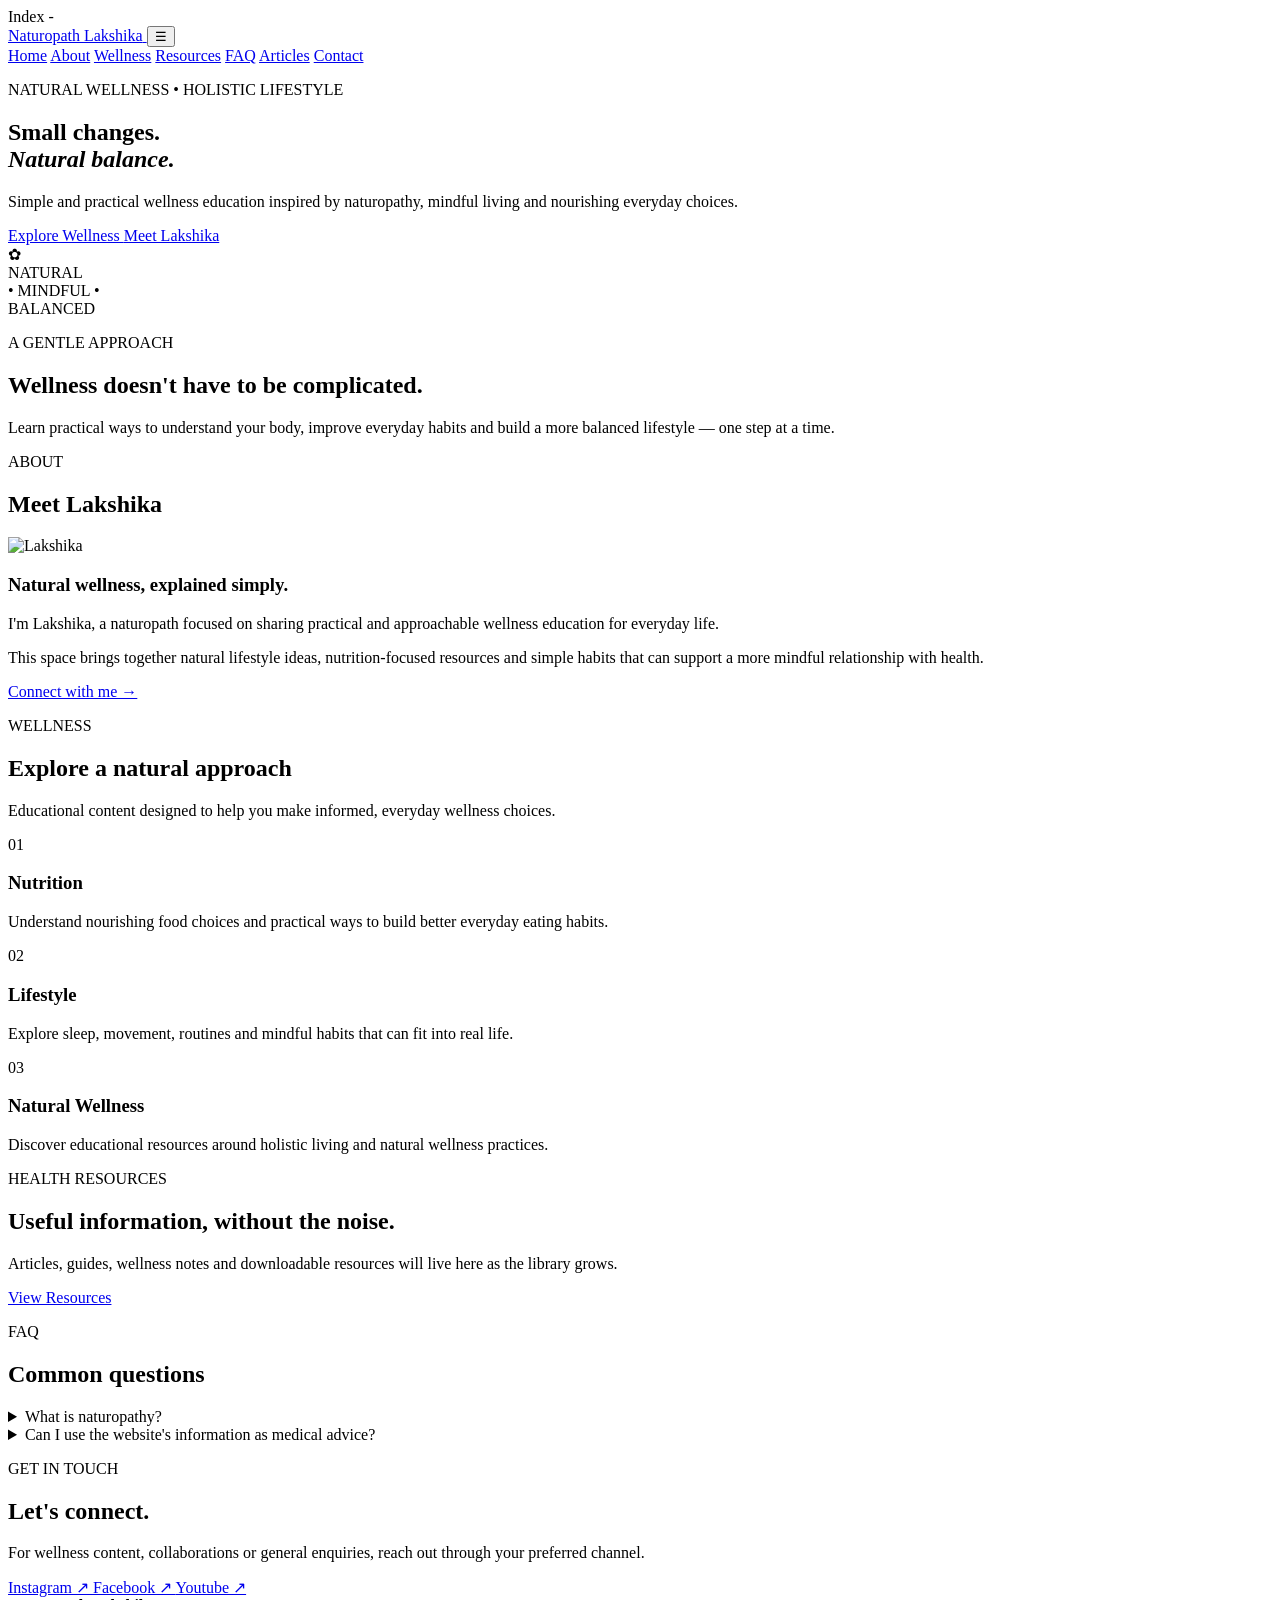
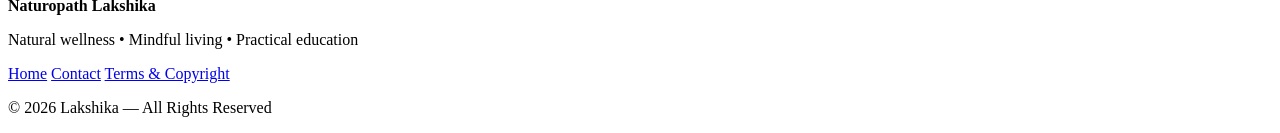
==== index.html @ 90b6a89e "Add files via upload" ====
Index -
<!DOCTYPE html>
<html lang="en">
<head>
  <meta charset="UTF-8">
  <meta name="viewport" content="width=device-width, initial-scale=1.0">

  <meta
    name="description"
    content="Naturopath Lakshika — natural wellness, nutrition and holistic lifestyle education."
  >

  <title>Naturopath Lakshika | Natural Wellness</title>

  <link rel="preconnect" href="https://fonts.googleapis.com">
  <link rel="preconnect" href="https://fonts.gstatic.com" crossorigin>

  <link
    href="https://fonts.googleapis.com/css2?family=DM+Sans:wght@400;500;600&family=Playfair+Display:wght@500;600&display=swap"
    rel="stylesheet"
  >

  <link rel="stylesheet" href="style.css">
</head>

<body>

  <!-- NAVBAR -->
  <header class="site-header">

    <a href="#home" class="logo">
      Naturopath <span>Lakshika</span>
    </a>

    <button class="menu-toggle" aria-label="Open menu">
      ☰
    </button>

    <nav class="nav">
      <a href="#home">Home</a>
      <a href="#about">About</a>
      <a href="#wellness">Wellness</a>
      <a href="#resources">Resources</a>
      <a href="#faq">FAQ</a>
      <a href="articles.html">Articles</a>
      <a href="#contact" class="nav-cta">Contact</a>
    </nav>

  </header>


  <main>

    <!-- HERO -->
    <section class="hero" id="home">

      <div class="hero-content">

        <p class="eyebrow">
          NATURAL WELLNESS • HOLISTIC LIFESTYLE
        </p>

        <h1>
          Small changes.
          <br>
          <em>Natural balance.</em>
        </h1>

        <p class="hero-text">
          Simple and practical wellness education inspired by
          naturopathy, mindful living and nourishing everyday choices.
        </p>

        <div class="hero-buttons">
          <a href="#wellness" class="button primary">
            Explore Wellness
          </a>

          <a href="#about" class="button secondary">
            Meet Lakshika
          </a>
        </div>

      </div>


      <!-- DECORATIVE VISUAL -->
      <div class="hero-art">

        <div class="orb orb-one"></div>
        <div class="orb orb-two"></div>

        <div class="flower">
          ✿
        </div>

        <div class="art-label">
          NATURAL
          <br>
          <span>• MINDFUL •</span>
          <br>
          BALANCED
        </div>

      </div>

    </section>


    <!-- INTRO -->
    <section class="intro section">

      <div>
        <p class="eyebrow">
          A GENTLE APPROACH
        </p>

        <h2>
          Wellness doesn't have to be complicated.
        </h2>
      </div>

      <p>
        Learn practical ways to understand your body, improve
        everyday habits and build a more balanced lifestyle —
        one step at a time.
      </p>

    </section>


    <!-- ABOUT -->
    <section class="section" id="about">

      <div class="section-heading">

        <p class="eyebrow">
          ABOUT
        </p>

        <h2>
          Meet Lakshika
        </h2>

      </div>


      <div class="about-grid">

        <div class="portrait-placeholder">

  <div class="profile-photo">
    <img src="images/WhatsApp Image 2026-09-28 at 13.43.33.jpeg" alt="Lakshika">
  </div>
</span>

        </div>

        <div class="about-copy">

          <h3>
            Natural wellness, explained simply.
          </h3>

          <p>
            I'm Lakshika, a naturopath focused on sharing
            practical and approachable wellness education
            for everyday life.
          </p>

          <p>
            This space brings together natural lifestyle ideas,
            nutrition-focused resources and simple habits that
            can support a more mindful relationship with health.
          </p>

          <a href="#contact" class="text-link">
            Connect with me →
          </a>

        </div>

      </div>

    </section>


    <!-- WELLNESS -->
    <section class="wellness section" id="wellness">

      <div class="section-heading centered">

        <p class="eyebrow">
          WELLNESS
        </p>

        <h2>
          Explore a natural approach
        </h2>

        <p>
          Educational content designed to help you make
          informed, everyday wellness choices.
        </p>

      </div>


      <div class="cards">

        <article class="card">

          <div class="card-icon">
            01
          </div>

          <h3>
            Nutrition
          </h3>

          <p>
            Understand nourishing food choices and practical
            ways to build better everyday eating habits.
          </p>

        </article>


        <article class="card">

          <div class="card-icon">
            02
          </div>

          <h3>
            Lifestyle
          </h3>

          <p>
            Explore sleep, movement, routines and mindful
            habits that can fit into real life.
          </p>

        </article>


        <article class="card">

          <div class="card-icon">
            03
          </div>

          <h3>
            Natural Wellness
          </h3>

          <p>
            Discover educational resources around holistic
            living and natural wellness practices.
          </p>

        </article>

      </div>

    </section>


    <!-- RESOURCES -->
    <section class="resources section" id="resources">

      <div class="resource-panel">

        <div>

          <p class="eyebrow">
            HEALTH RESOURCES
          </p>

          <h2>
            Useful information,
            without the noise.
          </h2>

          <p>
            Articles, guides, wellness notes and downloadable
            resources will live here as the library grows.
          </p>

        </div>

        <a href="#contact" class="button light">
          View Resources
        </a>

      </div>

    </section>


    <!-- FAQ -->
    <section class="faq section" id="faq">

      <div class="section-heading centered">

        <p class="eyebrow">
          FAQ
        </p>

        <h2>
          Common questions
        </h2>

      </div>


      <div class="faq-list">

        <details>

          <summary>
            What is naturopathy?
          </summary>

          <p>
            Naturopathy is a holistic approach to wellness
            that emphasizes lifestyle, nutrition and natural
            approaches. Information on this site is educational
            and is not a substitute for individualized medical care.
          </p>

        </details>


        <details>

          <summary>
            Can I use the website's information as medical advice?
          </summary>

          <p>
            No. The content is intended for general education.
            For diagnosis, treatment or urgent concerns, consult
            an appropriately qualified healthcare professional.
          </p>

        </details>



      </div>

    </section>


    <!-- CONTACT -->
    <section class="contact section" id="contact">

      <div class="contact-box">

        <div>

          <p class="eyebrow">
            GET IN TOUCH
          </p>

          <h2>
            Let's connect.
          </h2>

          <p>
            For wellness content, collaborations or general
            enquiries, reach out through your preferred channel.
          </p>

        </div>


        <div class="contact-links">
          <a
            href="https://www.instagram.com/naturopath_777/"
            target="_blank"
            rel="noopener"
          >
            Instagram ↗
          </a>

          <a href="https://www.facebook.com/share/18QyRAkvmF/"
            target="_blank"
            rel="noopener"
          >
          Facebook  ↗
        </a>

        <a href="https://youtube.com/@naturopath-lakshika?si=NHolG1GIIL2xsBIM"
            target="_blank"
            rel="noopener"
          >
          Youtube  ↗
        </a>


      
        </div>

      </div>

    </section>

  </main>


  <!-- FOOTER -->
  <footer>

    <div>

      <strong>
        Naturopath Lakshika
      </strong>

      <p>
        Natural wellness • Mindful living • Practical education
      </p>

    </div>


    <div class="footer-links">

      <a href="#home">Home</a>
      <a href="#contact">Contact</a>
      <a href="terms.html">Terms & Copyright</a>

    </div>


    <p class="copyright">
      © 2026 Lakshika — All Rights Reserved
    </p>

  </footer>


  <script src="script.js"></script>

</body>
</html>
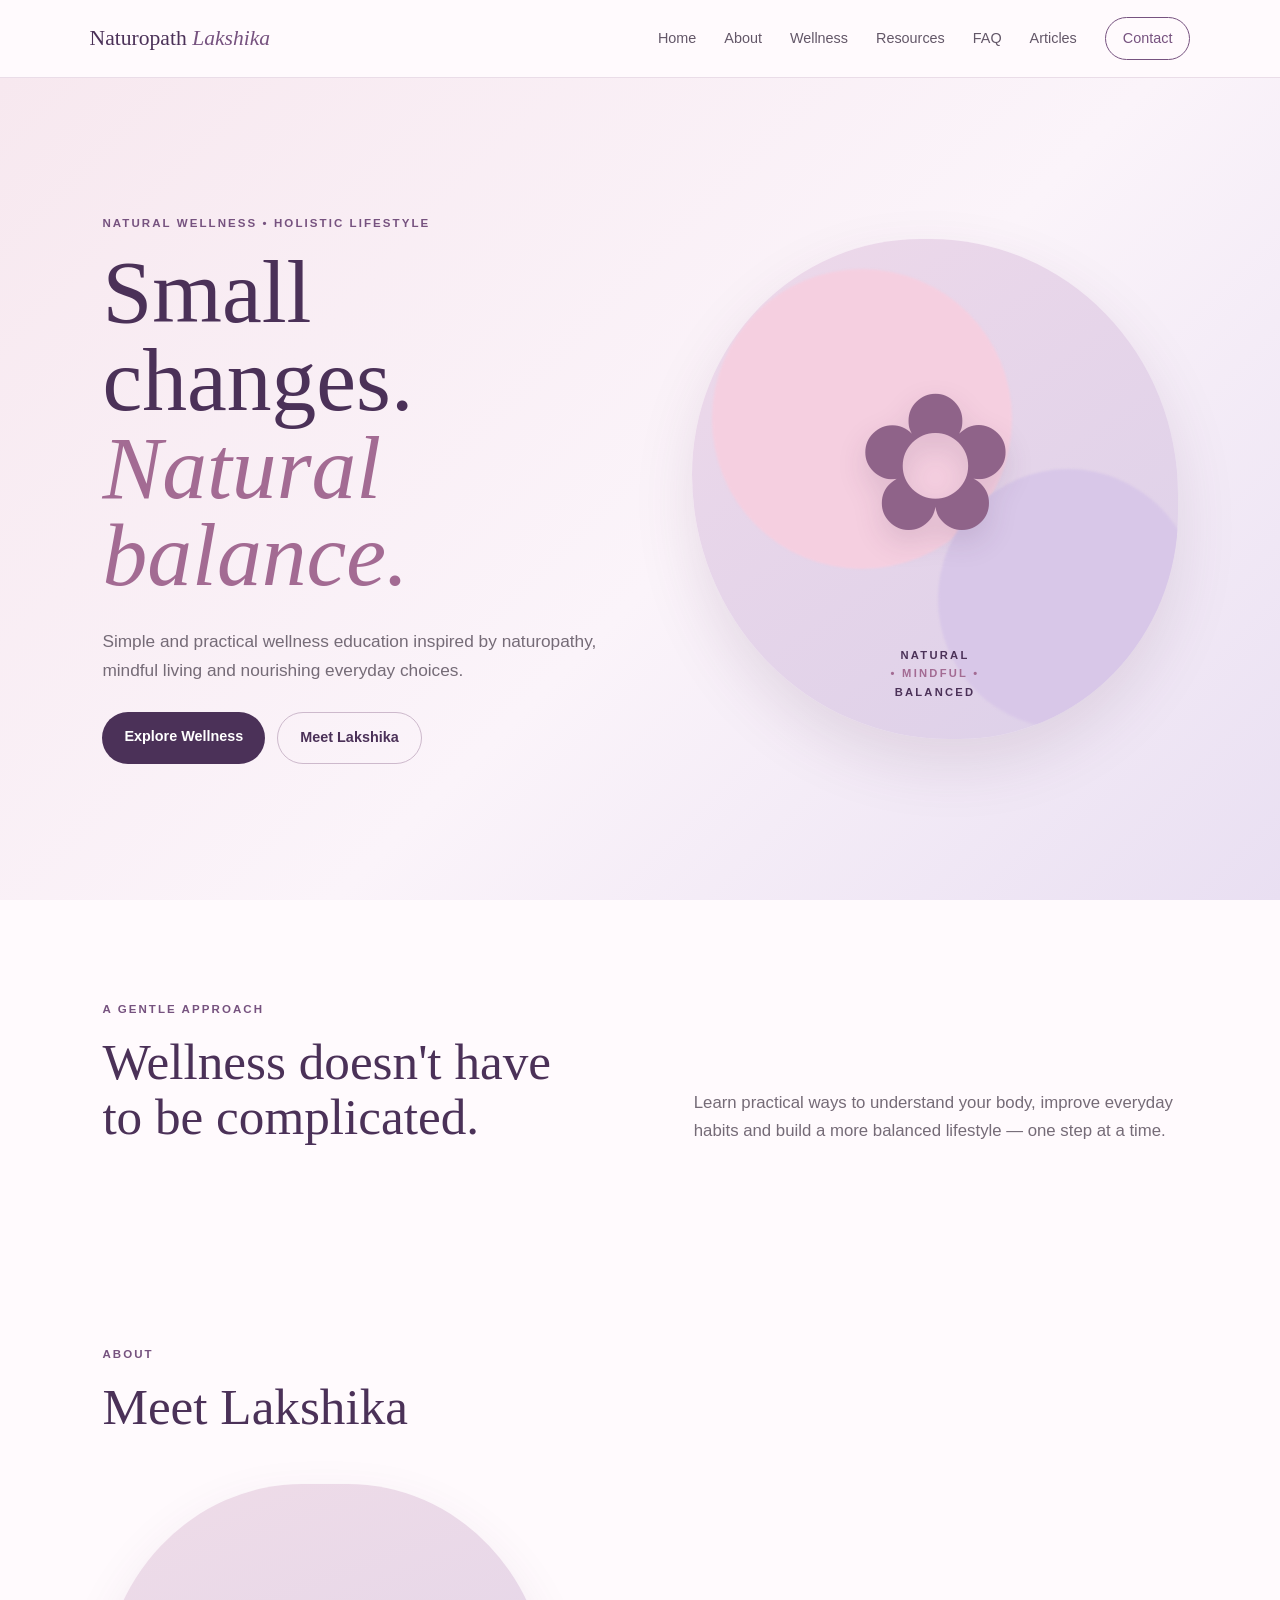
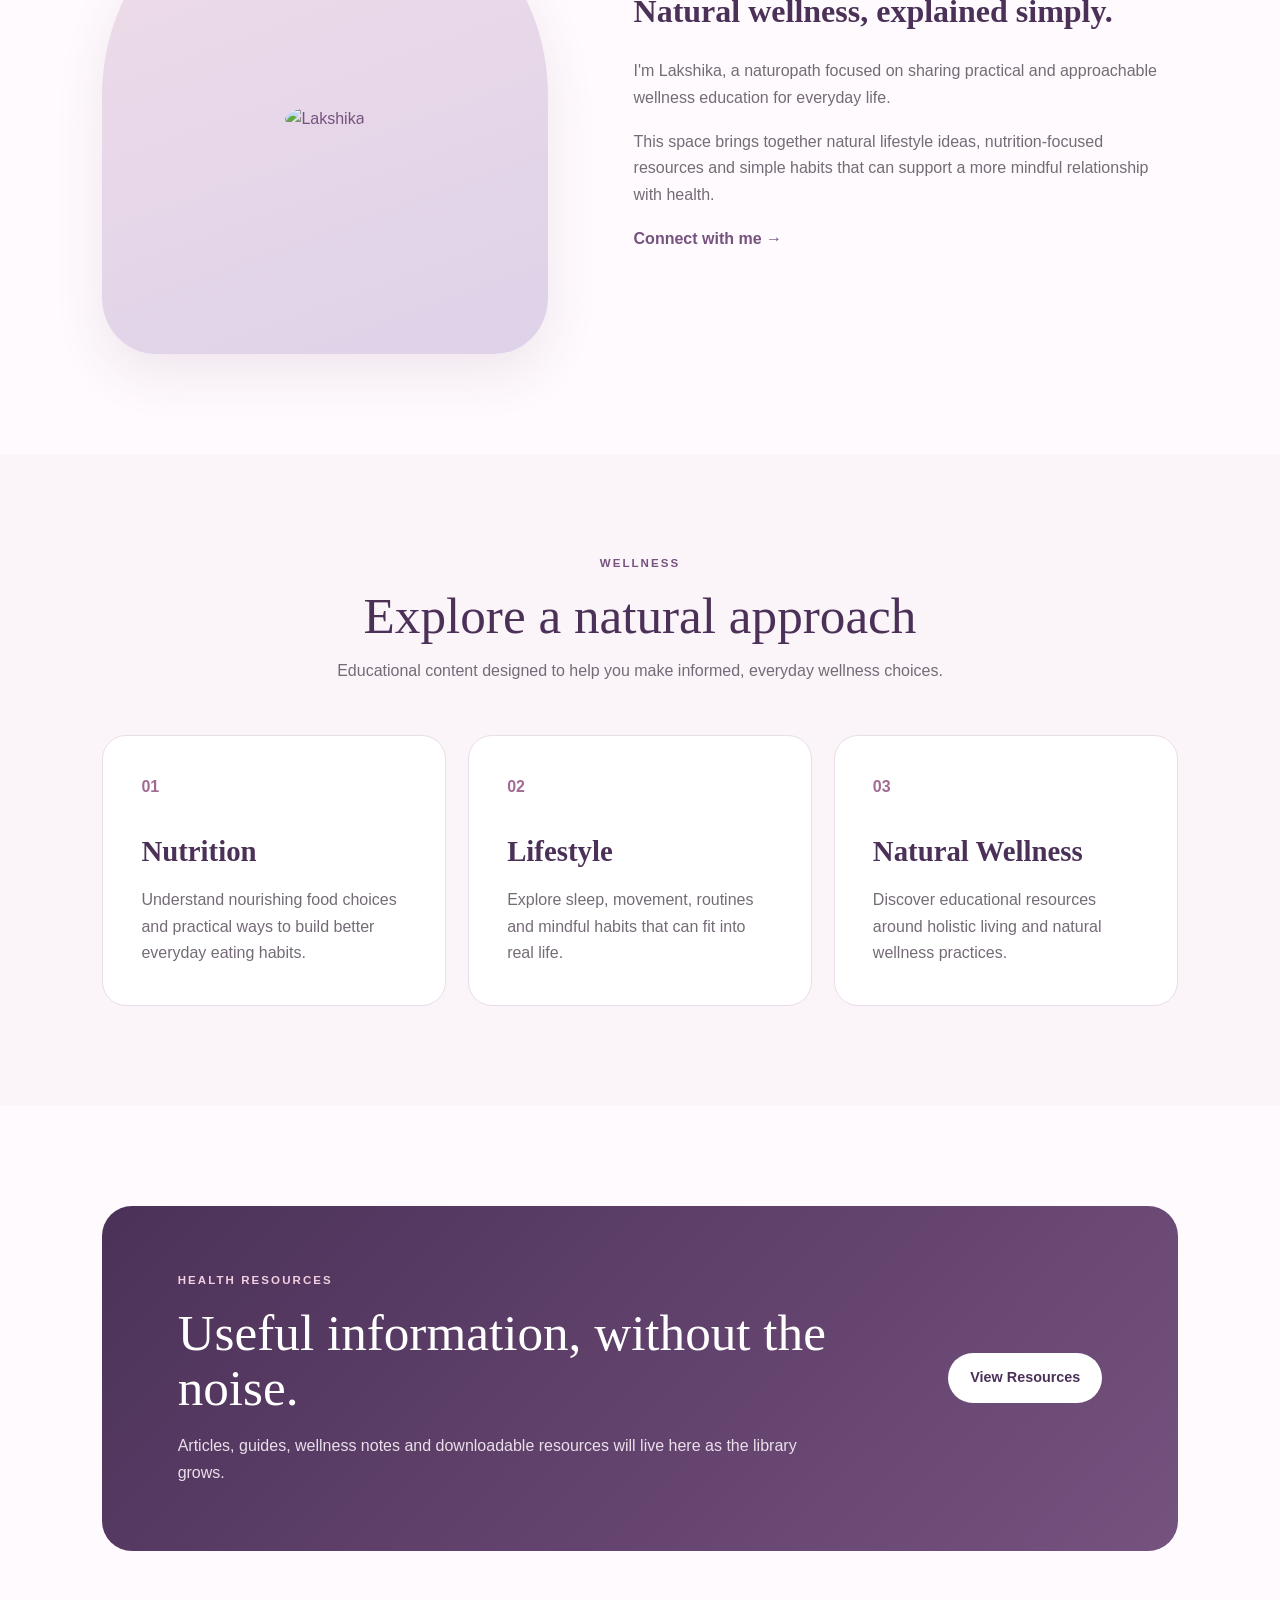
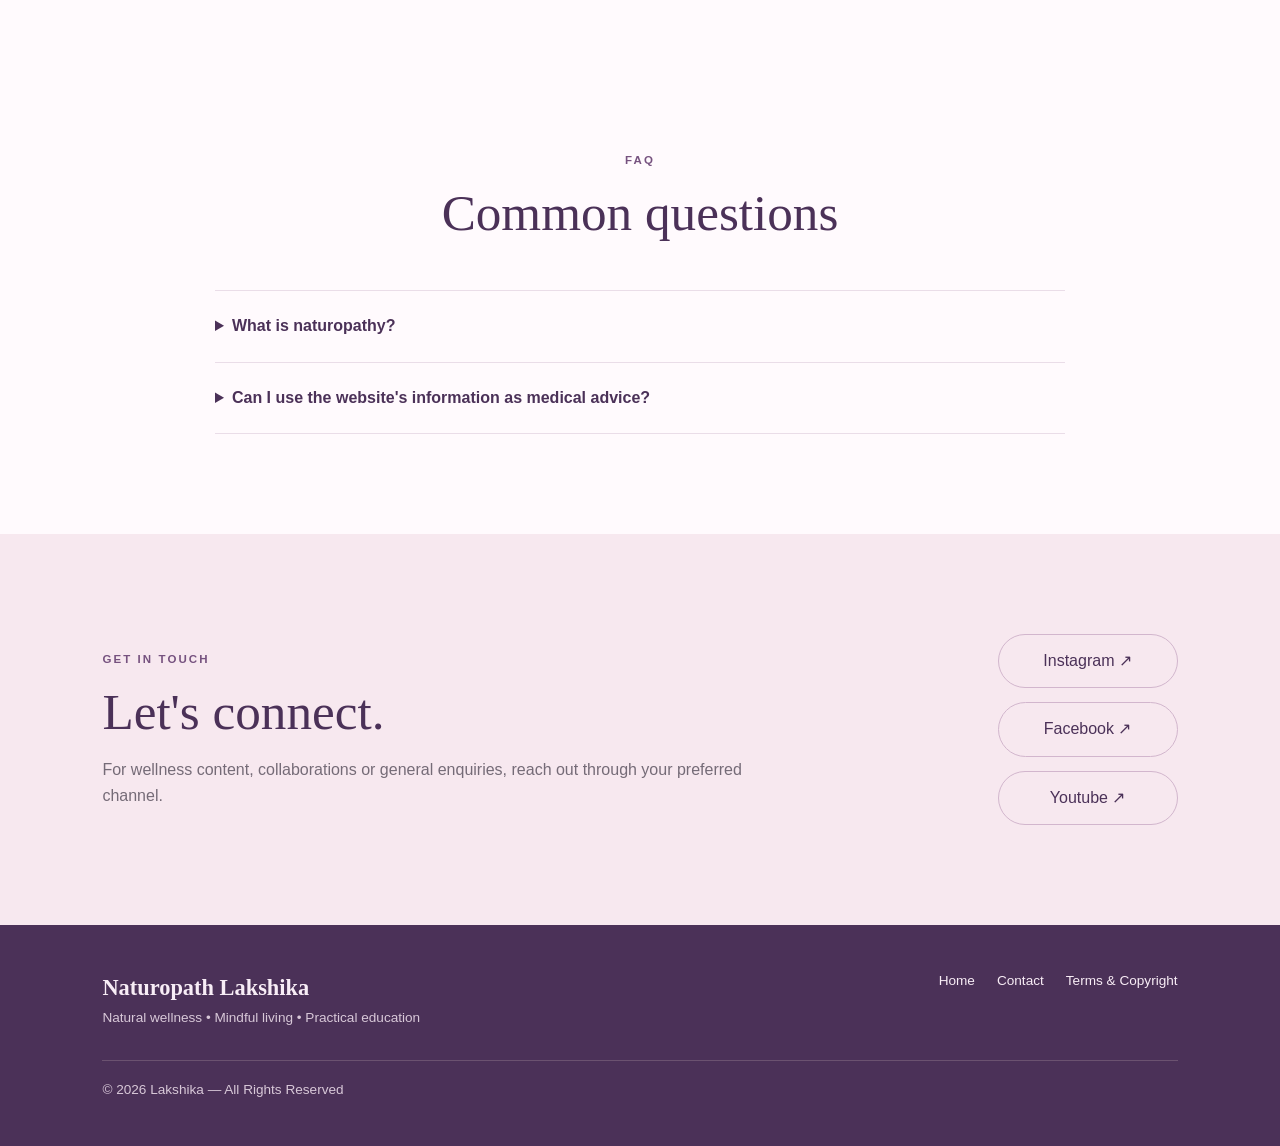
==== commit a798e43d: "Update index.html" ====
--- a/index.html
+++ b/index.html
@@ -1,4 +1,3 @@
-Index -
 <!DOCTYPE html>
 <html lang="en">
 <head>
@@ -445,4 +444,4 @@
   <script src="script.js"></script>
 
 </body>
-</html>+</html>
--- a/style.css
+++ b/style.css
@@ -0,0 +1,760 @@
+* {
+  box-sizing: border-box;
+  margin: 0;
+  padding: 0;
+}
+
+:root {
+  --pink: #f7e8ef;
+  --blush: #f4d8e5;
+  --lilac: #e9dff2;
+  --purple: #76527f;
+  --deep-purple: #4b3158;
+  --text: #302735;
+  --muted: #756b77;
+  --white: #fffafd;
+  --line: #eadde8;
+}
+
+html {
+  scroll-behavior: smooth;
+}
+
+body {
+  font-family: "DM Sans", sans-serif;
+  color: var(--text);
+  background: var(--white);
+  line-height: 1.65;
+}
+
+a {
+  text-decoration: none;
+  color: inherit;
+}
+
+
+/* NAVBAR */
+
+.site-header {
+  height: 78px;
+  padding: 0 7%;
+
+  display: flex;
+  align-items: center;
+  justify-content: space-between;
+
+  background: rgba(255, 250, 253, 0.95);
+
+  border-bottom: 1px solid var(--line);
+
+  position: sticky;
+  top: 0;
+  z-index: 100;
+
+  backdrop-filter: blur(12px);
+}
+
+.logo {
+  font-family: "Playfair Display", serif;
+  font-size: 1.35rem;
+  color: var(--deep-purple);
+}
+
+.logo span {
+  color: var(--purple);
+  font-style: italic;
+}
+
+.nav {
+  display: flex;
+  align-items: center;
+  gap: 28px;
+  font-size: 0.9rem;
+}
+
+.nav a {
+  color: #635768;
+  transition: 0.2s;
+}
+
+.nav a:hover {
+  color: var(--purple);
+}
+
+.nav-cta {
+  padding: 9px 17px;
+  border: 1px solid var(--purple);
+  border-radius: 30px;
+  color: var(--purple) !important;
+}
+
+.menu-toggle {
+  display: none;
+  background: none;
+  border: none;
+  font-size: 1.5rem;
+  color: var(--purple);
+}
+
+
+/* HERO */
+
+.hero {
+  min-height: calc(100vh - 78px);
+
+  display: grid;
+  grid-template-columns: 1.05fr 0.95fr;
+
+  align-items: center;
+
+  padding: 6% 8%;
+
+  gap: 5%;
+
+  background:
+    linear-gradient(
+      135deg,
+      var(--pink),
+      #fbf4fa 55%,
+      var(--lilac)
+    );
+}
+
+.eyebrow {
+  letter-spacing: 0.18em;
+  font-size: 0.72rem;
+  font-weight: 600;
+  color: var(--purple);
+  margin-bottom: 15px;
+}
+
+.hero h1 {
+  font-family: "Playfair Display", serif;
+
+  font-size: clamp(3.4rem, 7vw, 6.8rem);
+
+  line-height: 0.98;
+
+  font-weight: 500;
+
+  color: var(--deep-purple);
+}
+
+.hero h1 em {
+  color: #a36b93;
+}
+
+.hero-text {
+  max-width: 570px;
+
+  color: var(--muted);
+
+  font-size: 1.08rem;
+
+  margin: 28px 0;
+}
+
+.hero-buttons {
+  display: flex;
+  gap: 12px;
+  flex-wrap: wrap;
+}
+
+
+/* BUTTONS */
+
+.button {
+  display: inline-block;
+
+  padding: 13px 22px;
+
+  border-radius: 30px;
+
+  font-weight: 600;
+
+  font-size: 0.9rem;
+
+  transition: 0.2s;
+}
+
+.button:hover {
+  transform: translateY(-2px);
+}
+
+.primary {
+  background: var(--deep-purple);
+  color: white;
+}
+
+.secondary {
+  border: 1px solid #cdb9cc;
+  color: var(--deep-purple);
+}
+
+.light {
+  background: white;
+  color: var(--deep-purple);
+}
+
+
+/* HERO ART */
+
+.hero-art {
+  height: 500px;
+
+  position: relative;
+
+  border-radius: 48% 52% 46% 54%;
+
+  background:
+    linear-gradient(
+      145deg,
+      #eed9ea,
+      #dcd0e9
+    );
+
+  overflow: hidden;
+
+  box-shadow:
+    0 25px 60px rgba(91, 56, 92, 0.13);
+}
+
+.orb {
+  position: absolute;
+
+  border-radius: 50%;
+
+  filter: blur(1px);
+}
+
+.orb-one {
+  width: 300px;
+  height: 300px;
+
+  background: #f5cfe0;
+
+  top: 30px;
+  left: 20px;
+}
+
+.orb-two {
+  width: 260px;
+  height: 260px;
+
+  background: #d8c7e8;
+
+  right: -20px;
+  bottom: 10px;
+}
+
+.flower {
+  position: absolute;
+
+  left: 50%;
+  top: 45%;
+
+  transform: translate(-50%, -50%);
+
+  font-size: 12rem;
+
+  color: #8f6389;
+
+  text-shadow:
+    0 12px 30px rgba(80, 50, 85, 0.15);
+}
+
+.art-label {
+  position: absolute;
+
+  bottom: 38px;
+  left: 50%;
+
+  transform: translateX(-50%);
+
+  text-align: center;
+
+  letter-spacing: 0.2em;
+
+  font-size: 0.7rem;
+
+  color: var(--deep-purple);
+
+  font-weight: 600;
+}
+
+.art-label span {
+  color: #a36b93;
+}
+
+
+/* GENERAL SECTIONS */
+
+.section {
+  padding: 100px 8%;
+}
+
+.intro {
+  display: grid;
+
+  grid-template-columns: 1fr 1fr;
+
+  gap: 10%;
+
+  align-items: end;
+}
+
+.intro h2,
+.section-heading h2,
+.resource-panel h2,
+.contact-box h2 {
+  font-family: "Playfair Display", serif;
+
+  font-weight: 500;
+
+  color: var(--deep-purple);
+
+  font-size: clamp(2.4rem, 4vw, 4.2rem);
+
+  line-height: 1.08;
+}
+
+.intro > p {
+  font-size: 1.05rem;
+
+  color: var(--muted);
+
+  max-width: 520px;
+}
+
+.section-heading {
+  margin-bottom: 50px;
+}
+
+.centered {
+  text-align: center;
+}
+
+.centered > p:last-child {
+  max-width: 620px;
+
+  margin: 15px auto 0;
+
+  color: var(--muted);
+}
+
+
+/* ABOUT */
+
+.about-grid {
+  display: grid;
+
+  grid-template-columns: 0.9fr 1.1fr;
+
+  gap: 8%;
+
+  align-items: center;
+}
+
+.portrait-placeholder {
+  min-height: 470px;
+
+  border-radius: 45% 45% 12% 12%;
+
+  background:
+    linear-gradient(
+      160deg,
+      #efdce8,
+      #ded2e9
+    );
+
+  display: flex;
+
+  flex-direction: column;
+
+  align-items: center;
+
+  justify-content: center;
+
+  color: var(--purple);
+
+  box-shadow:
+    0 20px 50px rgba(95, 63, 97, 0.1);
+}
+
+.portrait-placeholder span {
+  font-family: "Playfair Display", serif;
+
+  font-size: 7rem;
+}
+
+.portrait-placeholder small {
+  opacity: 0.7;
+}
+
+.about-copy h3 {
+  font-family: "Playfair Display", serif;
+
+  font-size: 2rem;
+
+  color: var(--deep-purple);
+
+  margin-bottom: 20px;
+}
+
+.about-copy p {
+  color: var(--muted);
+
+  margin-bottom: 18px;
+}
+
+.text-link {
+  color: var(--purple);
+
+  font-weight: 600;
+}
+
+
+/* WELLNESS */
+
+.wellness {
+  background: #fbf4f9;
+}
+
+.cards {
+  display: grid;
+
+  grid-template-columns: repeat(3, 1fr);
+
+  gap: 22px;
+}
+
+.card {
+  background: white;
+
+  padding: 38px;
+
+  border: 1px solid var(--line);
+
+  border-radius: 24px;
+
+  transition: 0.25s;
+}
+
+.card:hover {
+  transform: translateY(-5px);
+
+  box-shadow:
+    0 15px 35px rgba(100, 65, 100, 0.09);
+}
+
+.card-icon {
+  color: #a36b93;
+
+  font-weight: 600;
+
+  margin-bottom: 28px;
+}
+
+.card h3 {
+  font-family: "Playfair Display", serif;
+
+  font-size: 1.8rem;
+
+  color: var(--deep-purple);
+
+  margin-bottom: 12px;
+}
+
+.card p {
+  color: var(--muted);
+}
+
+
+/* RESOURCES */
+
+.resource-panel {
+  background:
+    linear-gradient(
+      135deg,
+      var(--deep-purple),
+      #76527f
+    );
+
+  color: white;
+
+  border-radius: 30px;
+
+  padding: 65px 7%;
+
+  display: flex;
+
+  align-items: center;
+
+  justify-content: space-between;
+
+  gap: 40px;
+}
+
+.resource-panel .eyebrow {
+  color: #f2cfe1;
+}
+
+.resource-panel h2 {
+  color: white;
+
+  max-width: 650px;
+}
+
+.resource-panel p:not(.eyebrow) {
+  max-width: 650px;
+
+  color: #eadfea;
+
+  margin-top: 18px;
+}
+
+
+/* FAQ */
+
+.faq-list {
+  max-width: 850px;
+
+  margin: auto;
+}
+
+.faq-list details {
+  border-top: 1px solid var(--line);
+
+  padding: 22px 0;
+}
+
+.faq-list details:last-child {
+  border-bottom: 1px solid var(--line);
+}
+
+summary {
+  cursor: pointer;
+
+  font-weight: 600;
+
+  color: var(--deep-purple);
+}
+
+details p {
+  color: var(--muted);
+
+  padding: 15px 25px 0 0;
+}
+
+
+/* CONTACT */
+
+.contact {
+  background: var(--pink);
+}
+
+.contact-box {
+  display: flex;
+
+  justify-content: space-between;
+
+  align-items: center;
+
+  gap: 50px;
+}
+
+.contact-box > div:first-child {
+  max-width: 650px;
+}
+
+.contact-box p:not(.eyebrow) {
+  color: var(--muted);
+
+  margin-top: 18px;
+}
+
+.contact-links {
+  display: flex;
+
+  flex-direction: column;
+
+  gap: 14px;
+}
+
+.contact-links a {
+  padding: 13px 20px;
+
+  border: 1px solid #d2b6cd;
+
+  border-radius: 30px;
+
+  color: var(--deep-purple);
+
+  min-width: 180px;
+
+  text-align: center;
+}
+
+
+/* FOOTER */
+
+footer {
+  padding: 45px 8%;
+
+  background: var(--deep-purple);
+
+  color: #f8edf6;
+
+  display: grid;
+
+  grid-template-columns: 1fr auto;
+
+  gap: 15px;
+}
+
+footer strong {
+  font-family: "Playfair Display", serif;
+
+  font-size: 1.4rem;
+}
+
+footer p {
+  color: #d8c8d8;
+
+  font-size: 0.85rem;
+}
+
+.footer-links {
+  display: flex;
+
+  gap: 22px;
+
+  font-size: 0.85rem;
+}
+
+.copyright {
+  grid-column: 1 / -1;
+
+  border-top: 1px solid #6b5270;
+
+  padding-top: 18px;
+
+  margin-top: 15px;
+}
+
+
+/* MOBILE */
+
+@media (max-width: 800px) {
+
+  .site-header {
+    height: 68px;
+  }
+
+  .menu-toggle {
+    display: block;
+  }
+
+  .nav {
+    display: none;
+
+    position: absolute;
+
+    top: 68px;
+    left: 0;
+    right: 0;
+
+    padding: 20px 8%;
+
+    background: #fffafd;
+
+    flex-direction: column;
+
+    align-items: flex-start;
+
+    border-bottom: 1px solid var(--line);
+  }
+
+  .nav.open {
+    display: flex;
+  }
+
+  .hero {
+    grid-template-columns: 1fr;
+
+    padding-top: 70px;
+  }
+
+  .hero-art {
+    height: 360px;
+
+    order: -1;
+  }
+
+  .hero h1 {
+    font-size: 3.5rem;
+  }
+
+  .intro,
+  .about-grid {
+    grid-template-columns: 1fr;
+
+    gap: 35px;
+  }
+
+  .section {
+    padding: 75px 7%;
+  }
+
+  .cards {
+    grid-template-columns: 1fr;
+  }
+
+  .resource-panel,
+  .contact-box {
+    flex-direction: column;
+
+    align-items: flex-start;
+  }
+
+  footer {
+    grid-template-columns: 1fr;
+  }
+
+  .footer-links {
+    flex-wrap: wrap;
+  }
+
+  .copyright {
+    grid-column: auto;
+  }
+}
+
+.profile-photo  {
+  background: transparent;
+  padding: 0;
+}
+
+.profile-photo img {
+    width: 500px;
+    height: 500px;
+    object-fit: cover;
+    border-radius: 50%;
+    background: transparent;
+
+}
+
+.article-container  {
+  width: 100%;
+  max-width: 1200px;
+  margin: 0 auto;
+}
+
+.payment  {
+  text-align: center;
+  background: #29132d;
+  padding: 30px;
+  margin-top: 30px;
+  border-radius: 15px;
+  width: 100px;
+}
